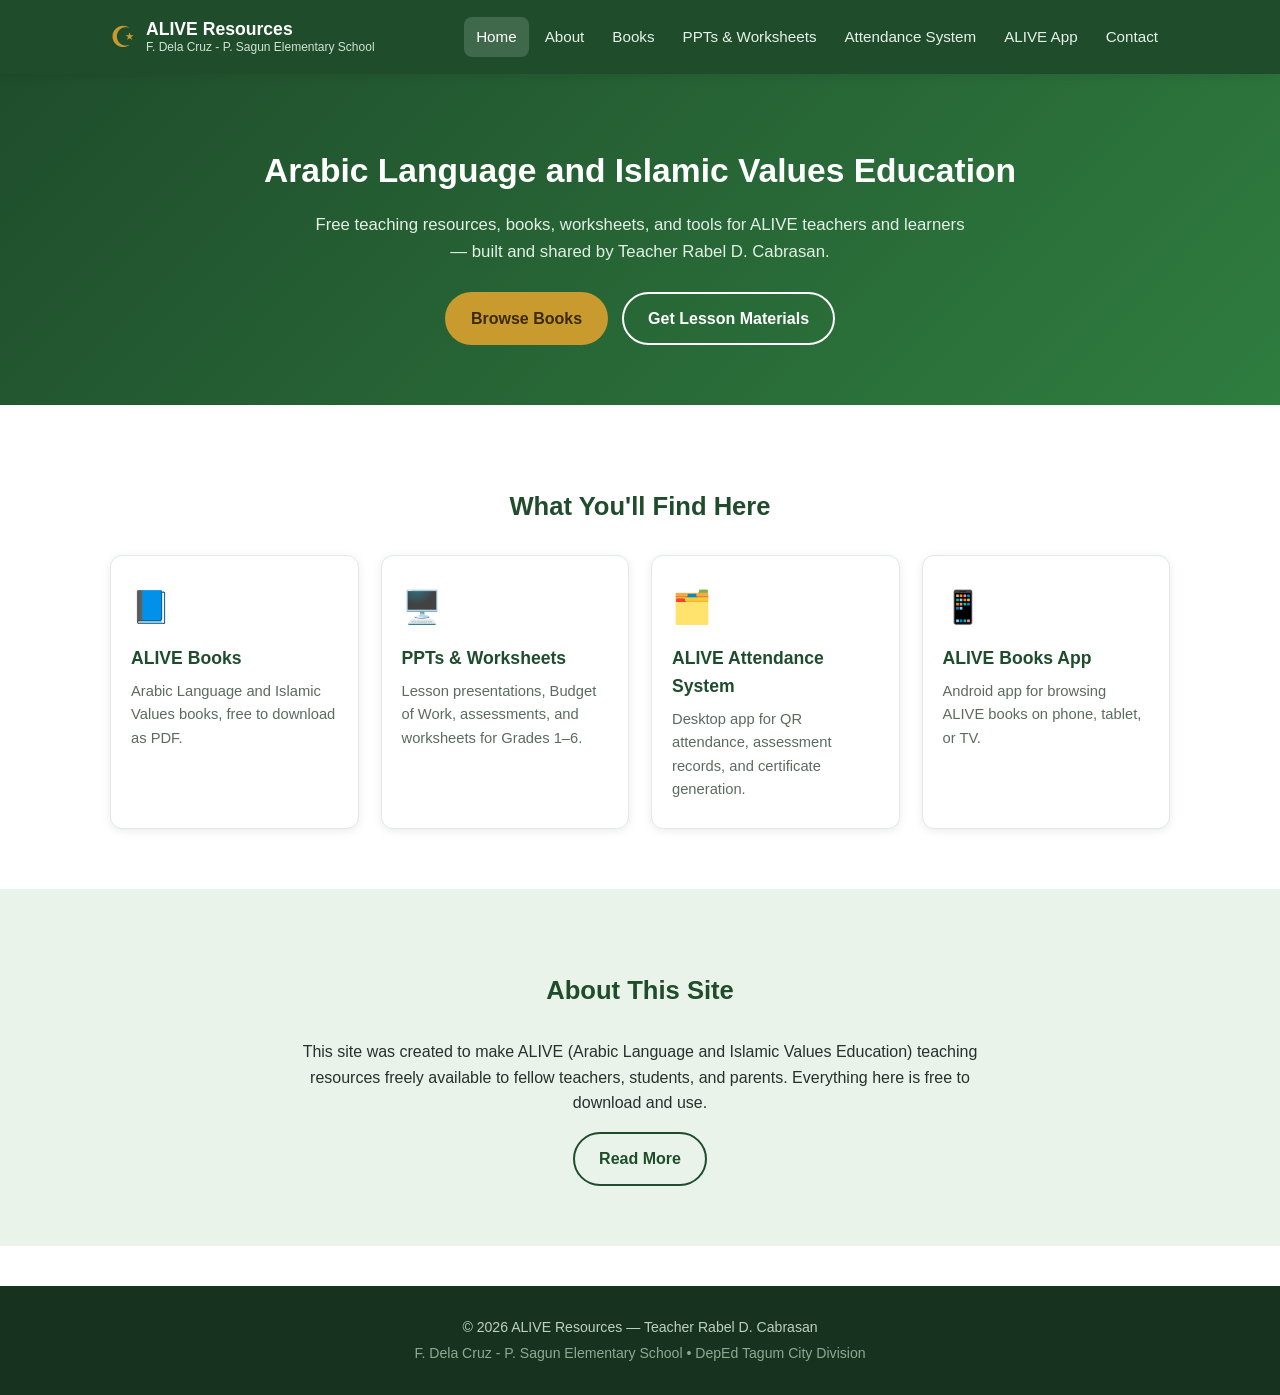
==== index.html @ 1bfb7056 "Add files via upload" ====
<!DOCTYPE html>
<html lang="en">
<head>
<meta charset="UTF-8">
<meta name="viewport" content="width=device-width, initial-scale=1.0">
<title>ALIVE Resources | F. Dela Cruz - P. Sagun Elementary School</title>
<link rel="stylesheet" href="css/style.css">
</head>
<body>

<header class="site-header">
  <div class="container header-inner">
    <div class="brand">
      <span class="brand-mark">☪</span>
      <div class="brand-text">
        <strong>ALIVE Resources</strong>
        <small>F. Dela Cruz - P. Sagun Elementary School</small>
      </div>
    </div>
    <button class="nav-toggle" id="navToggle" aria-label="Toggle menu">&#9776;</button>
    <nav id="siteNav">
      <a href="index.html" class="active">Home</a>
      <a href="about.html">About</a>
      <a href="downloads/books.html">Books</a>
      <a href="downloads/lessons.html">PPTs &amp; Worksheets</a>
      <a href="downloads/attendance-system.html">Attendance System</a>
      <a href="downloads/app.html">ALIVE App</a>
      <a href="contact.html">Contact</a>
    </nav>
  </div>
</header>

<section class="hero">
  <div class="container">
    <h1>Arabic Language and Islamic Values Education</h1>
    <p>Free teaching resources, books, worksheets, and tools for ALIVE teachers and learners &mdash; built and shared by Teacher Rabel D. Cabrasan.</p>
    <div class="hero-buttons">
      <a href="downloads/books.html" class="btn btn-primary">Browse Books</a>
      <a href="downloads/lessons.html" class="btn btn-outline">Get Lesson Materials</a>
    </div>
  </div>
</section>

<section class="section">
  <div class="container">
    <h2>What You'll Find Here</h2>
    <div class="card-grid">

      <a class="card" href="downloads/books.html">
        <div class="card-icon">📘</div>
        <h3>ALIVE Books</h3>
        <p>Arabic Language and Islamic Values books, free to download as PDF.</p>
      </a>

      <a class="card" href="downloads/lessons.html">
        <div class="card-icon">🖥️</div>
        <h3>PPTs &amp; Worksheets</h3>
        <p>Lesson presentations, Budget of Work, assessments, and worksheets for Grades 1&ndash;6.</p>
      </a>

      <a class="card" href="downloads/attendance-system.html">
        <div class="card-icon">🗂️</div>
        <h3>ALIVE Attendance System</h3>
        <p>Desktop app for QR attendance, assessment records, and certificate generation.</p>
      </a>

      <a class="card" href="downloads/app.html">
        <div class="card-icon">📱</div>
        <h3>ALIVE Books App</h3>
        <p>Android app for browsing ALIVE books on phone, tablet, or TV.</p>
      </a>

    </div>
  </div>
</section>

<section class="section section-alt">
  <div class="container about-preview">
    <h2>About This Site</h2>
    <p>This site was created to make ALIVE (Arabic Language and Islamic Values Education) teaching resources freely available to fellow teachers, students, and parents. Everything here is free to download and use.</p>
    <a href="about.html" class="btn btn-outline">Read More</a>
  </div>
</section>

<footer class="site-footer">
  <div class="container">
    <p>&copy; <span id="year"></span> ALIVE Resources &mdash; Teacher Rabel D. Cabrasan</p>
    <p class="footer-sub">F. Dela Cruz - P. Sagun Elementary School &bull; DepEd Tagum City Division</p>
  </div>
</footer>

<script src="js/main.js"></script>
</body>
</html>
---- css/style.css ----
:root{
  --green-dark:#1f4d2c;
  --green:#2f7d3f;
  --green-light:#e9f3ea;
  --gold:#c99a2e;
  --text:#27312a;
  --muted:#5b6b5f;
  --white:#ffffff;
  --radius:12px;
  --shadow:0 2px 10px rgba(0,0,0,0.08);
}

*{box-sizing:border-box;}
body{
  margin:0;
  font-family:"Segoe UI",Tahoma,Geneva,Verdana,sans-serif;
  color:var(--text);
  background:var(--white);
  line-height:1.6;
}
a{text-decoration:none;color:inherit;}
img{max-width:100%;display:block;}
.container{max-width:1100px;margin:0 auto;padding:0 20px;}

/* Header */
.site-header{
  background:var(--green-dark);
  color:var(--white);
  position:sticky;top:0;z-index:50;
  box-shadow:var(--shadow);
}
.header-inner{
  display:flex;align-items:center;justify-content:space-between;
  padding:14px 20px;flex-wrap:wrap;
}
.brand{display:flex;align-items:center;gap:10px;}
.brand-mark{font-size:1.8rem;color:var(--gold);}
.brand-text{display:flex;flex-direction:column;line-height:1.2;}
.brand-text strong{font-size:1.1rem;}
.brand-text small{color:#cfe3d2;font-size:0.75rem;}

nav{display:flex;gap:4px;flex-wrap:wrap;}
nav a{
  padding:8px 12px;border-radius:8px;font-size:0.95rem;color:#e7f1e9;
  transition:background .15s ease;
}
nav a:hover,nav a.active{background:rgba(255,255,255,0.15);color:var(--white);}

.nav-toggle{
  display:none;background:none;border:none;color:var(--white);
  font-size:1.5rem;cursor:pointer;
}

/* Hero */
.hero{
  background:linear-gradient(135deg,var(--green-dark),var(--green));
  color:var(--white);
  padding:70px 0 60px;
  text-align:center;
}
.hero h1{font-size:2.1rem;margin:0 0 14px;}
.hero p{max-width:650px;margin:0 auto 26px;color:#e3f0e5;font-size:1.05rem;}
.hero-buttons{display:flex;gap:14px;justify-content:center;flex-wrap:wrap;}

.btn{
  display:inline-block;padding:12px 24px;border-radius:30px;font-weight:600;
  border:2px solid transparent;transition:transform .12s ease,opacity .12s ease;
}
.btn:hover{transform:translateY(-2px);}
.btn-primary{background:var(--gold);color:#3a2a00;}
.btn-outline{border-color:var(--white);color:var(--white);}
.hero .btn-outline:hover{background:rgba(255,255,255,0.12);}
.section-alt .btn-outline{border-color:var(--green-dark);color:var(--green-dark);}

/* Sections */
.section{padding:60px 0;}
.section-alt{background:var(--green-light);}
.section h2{font-size:1.6rem;margin-bottom:28px;text-align:center;color:var(--green-dark);}

.card-grid{
  display:grid;grid-template-columns:repeat(auto-fit,minmax(220px,1fr));
  gap:22px;
}
.card{
  background:var(--white);border:1px solid #e3e9e4;border-radius:var(--radius);
  padding:26px 20px;box-shadow:var(--shadow);transition:transform .15s ease, box-shadow .15s ease;
}
.card:hover{transform:translateY(-4px);box-shadow:0 8px 20px rgba(0,0,0,0.1);}
.card-icon{font-size:2rem;margin-bottom:10px;}
.card h3{margin:0 0 8px;color:var(--green-dark);font-size:1.1rem;}
.card p{margin:0;color:var(--muted);font-size:0.92rem;}

.about-preview{text-align:center;max-width:720px;}

/* Download list pages */
.page-header{
  background:var(--green-dark);color:var(--white);padding:40px 0 30px;text-align:center;
}
.page-header h1{margin:0 0 6px;font-size:1.8rem;}
.page-header p{margin:0;color:#dcecdf;}

.breadcrumb{font-size:0.85rem;margin-bottom:14px;color:var(--muted);}
.breadcrumb a{color:var(--green);}

.file-list{list-style:none;margin:0;padding:0;}
.file-item{
  display:flex;align-items:center;justify-content:space-between;gap:16px;
  background:var(--white);border:1px solid #e3e9e4;border-radius:var(--radius);
  padding:18px 20px;margin-bottom:14px;box-shadow:var(--shadow);flex-wrap:wrap;
}
.file-info{display:flex;align-items:center;gap:14px;}
.file-icon{font-size:1.6rem;}
.file-name{font-weight:600;color:var(--text);}
.file-meta{font-size:0.82rem;color:var(--muted);}
.file-download{
  background:var(--green);color:var(--white);padding:9px 18px;border-radius:24px;
  font-size:0.9rem;font-weight:600;white-space:nowrap;
}
.file-download:hover{background:var(--green-dark);}

.empty-note{
  background:#fff8e6;border:1px dashed var(--gold);border-radius:var(--radius);
  padding:18px 20px;color:#6b5311;font-size:0.92rem;
}

/* Footer */
.site-footer{
  background:#17331f;color:#bcd1c0;text-align:center;padding:26px 0;margin-top:40px;
}
.site-footer p{margin:4px 0;font-size:0.88rem;}
.footer-sub{color:#8fa893;}

/* Responsive nav */
@media (max-width:820px){
  .nav-toggle{display:block;}
  nav{
    display:none;flex-direction:column;width:100%;
    background:var(--green-dark);padding:10px 0;
  }
  nav.open{display:flex;}
  .header-inner{position:relative;}
}
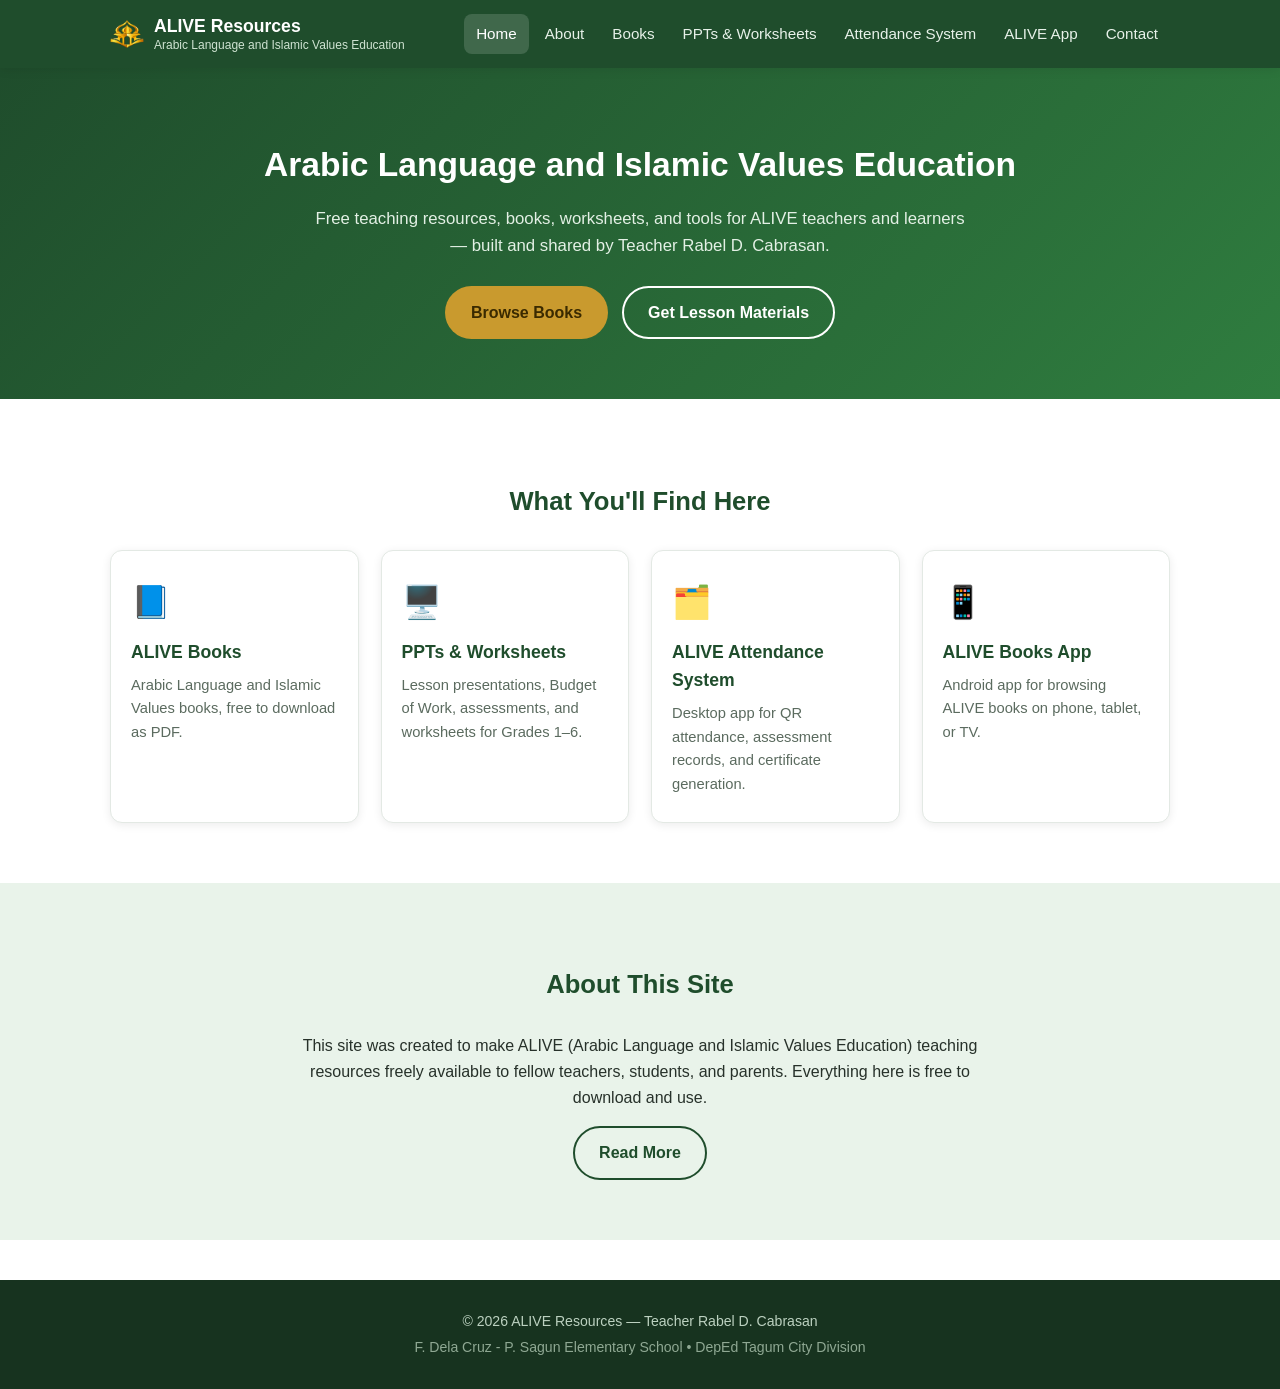
==== commit ca295cfb: "Add files via upload" ====
--- a/index.html
+++ b/index.html
@@ -11,10 +11,10 @@
 <header class="site-header">
   <div class="container header-inner">
     <div class="brand">
-      <span class="brand-mark">☪</span>
+      <img class="brand-logo" src="logo/resources%20logo.png" alt="ALIVE Resources logo">
       <div class="brand-text">
         <strong>ALIVE Resources</strong>
-        <small>F. Dela Cruz - P. Sagun Elementary School</small>
+        <small>Arabic Language and Islamic Values Education</small>
       </div>
     </div>
     <button class="nav-toggle" id="navToggle" aria-label="Toggle menu">&#9776;</button>
--- a/css/style.css
+++ b/css/style.css
@@ -34,7 +34,7 @@
   padding:14px 20px;flex-wrap:wrap;
 }
 .brand{display:flex;align-items:center;gap:10px;}
-.brand-mark{font-size:1.8rem;color:var(--gold);}
+.brand-logo{width:34px;height:34px;object-fit:contain;flex:0 0 auto;}
 .brand-text{display:flex;flex-direction:column;line-height:1.2;}
 .brand-text strong{font-size:1.1rem;}
 .brand-text small{color:#cfe3d2;font-size:0.75rem;}
@@ -42,9 +42,20 @@
 nav{display:flex;gap:4px;flex-wrap:wrap;}
 nav a{
   padding:8px 12px;border-radius:8px;font-size:0.95rem;color:#e7f1e9;
-  transition:background .15s ease;
+  transition:background .12s ease,color .12s ease,transform .12s ease;
 }
 nav a:hover,nav a.active{background:rgba(255,255,255,0.15);color:var(--white);}
+nav a:hover{transform:translateY(-1px);}
+nav a:focus-visible,.nav-toggle:focus-visible{outline:2px solid var(--gold);outline-offset:3px;}
+
+@view-transition{navigation:auto;}
+::view-transition-old(root){animation:page-exit .08s ease-out both;}
+::view-transition-new(root){animation:page-enter .16s ease-out both;}
+@keyframes page-exit{to{opacity:0;}}
+@keyframes page-enter{from{opacity:0;transform:translateY(4px);}to{opacity:1;transform:translateY(0);}}
+@media(prefers-reduced-motion:reduce){
+  ::view-transition-old(root),::view-transition-new(root){animation:none;}
+}
 
 .nav-toggle{
   display:none;background:none;border:none;color:var(--white);
